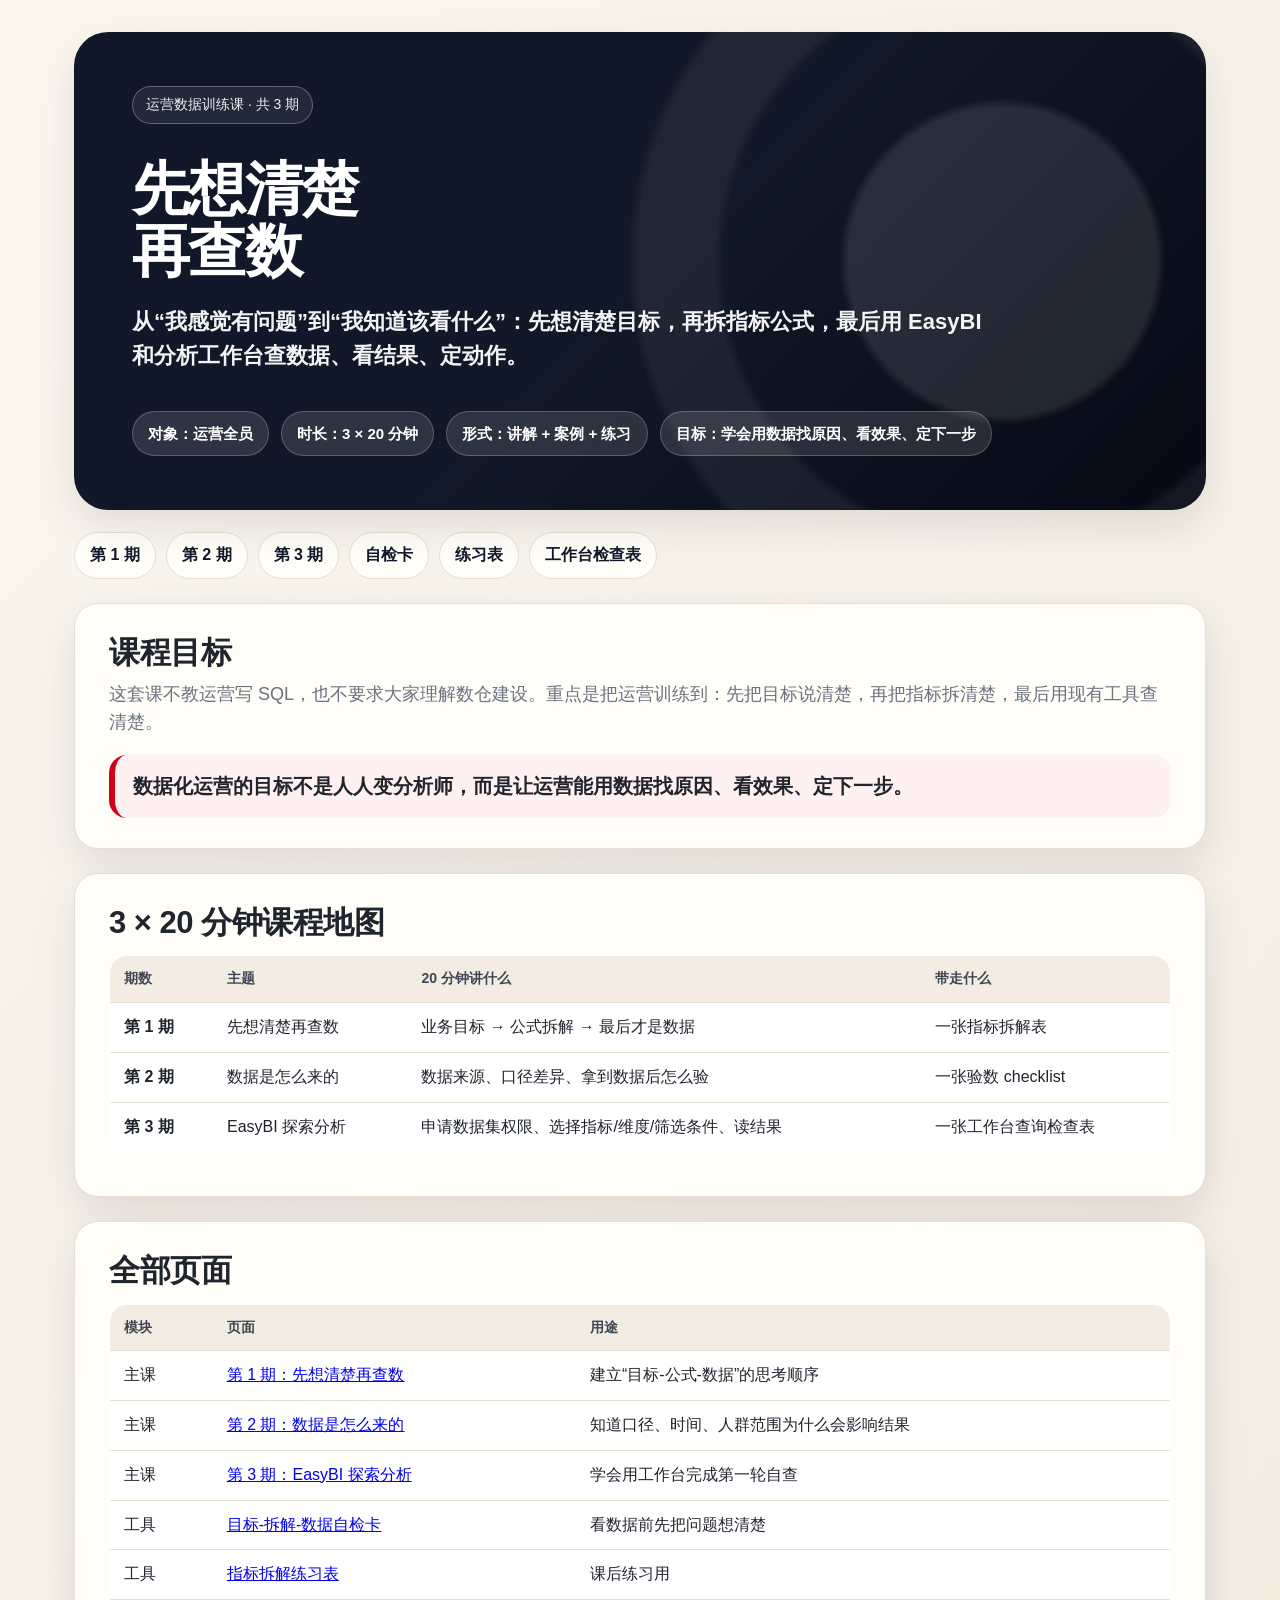
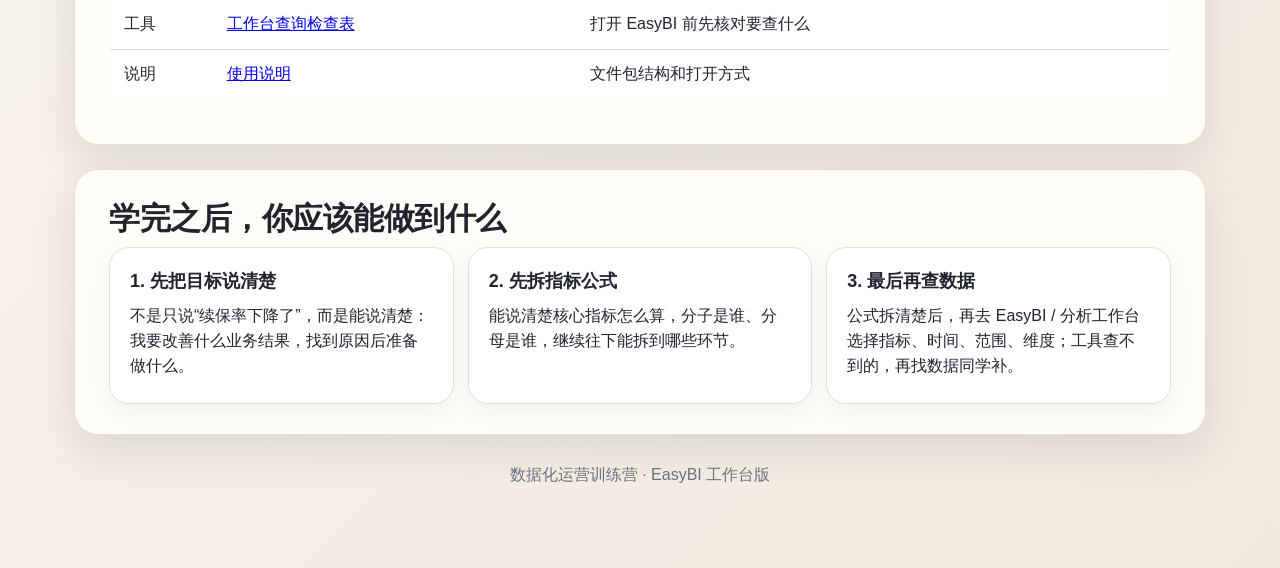
==== index.html @ 68896d59 "1 1" ====
<!doctype html><html lang="zh-CN"><head><meta charset="utf-8"><meta name="viewport" content="width=device-width,initial-scale=1"><title>数据化运营训练营 · 课程总入口</title><link rel="stylesheet" href="assets/style.css"></head><body><main class="deck">
<section class="hero"><span class="eyebrow">运营数据训练课 · 共 3 期</span><h1>先想清楚<br>再查数</h1><p>从“我感觉有问题”到“我知道该看什么”：先想清楚目标，再拆指标公式，最后用 EasyBI 和分析工作台查数据、看结果、定动作。</p><div class="meta"><span class="chip">对象：运营全员</span><span class="chip">时长：3 × 20 分钟</span><span class="chip">形式：讲解 + 案例 + 练习</span><span class="chip">目标：学会用数据找原因、看效果、定下一步</span></div></section>
<nav class="nav"><a href="01_先想清楚再查数_20分钟版.html">第 1 期</a><a href="02_数据是怎么来的_20分钟版.html">第 2 期</a><a href="03_EasyBI探索分析_20分钟版.html">第 3 期</a><a href="templates/目标-拆解-数据自检卡.html">自检卡</a><a href="templates/指标拆解练习表.html">练习表</a><a href="templates/工作台查询检查表.html">工作台检查表</a></nav>

<section class="section"><h2>课程目标</h2><p class="lead">这套课不教运营写 SQL，也不要求大家理解数仓建设。重点是把运营训练到：先把目标说清楚，再把指标拆清楚，最后用现有工具查清楚。</p><div class="takeaway">数据化运营的目标不是人人变分析师，而是让运营能用数据找原因、看效果、定下一步。</div></section>
<section class="section"><h2>3 × 20 分钟课程地图</h2><table><thead><tr><th>期数</th><th>主题</th><th>20 分钟讲什么</th><th>带走什么</th></tr></thead><tbody><tr><td><b>第 1 期</b></td><td>先想清楚再查数</td><td>业务目标 → 公式拆解 → 最后才是数据</td><td>一张指标拆解表</td></tr><tr><td><b>第 2 期</b></td><td>数据是怎么来的</td><td>数据来源、口径差异、拿到数据后怎么验</td><td>一张验数 checklist</td></tr><tr><td><b>第 3 期</b></td><td>EasyBI 探索分析</td><td>申请数据集权限、选择指标/维度/筛选条件、读结果</td><td>一张工作台查询检查表</td></tr></tbody></table></section>
<section class="section"><h2>全部页面</h2><table><thead><tr><th>模块</th><th>页面</th><th>用途</th></tr></thead><tbody><tr><td>主课</td><td><a href="01_先想清楚再查数_20分钟版.html">第 1 期：先想清楚再查数</a></td><td>建立“目标-公式-数据”的思考顺序</td></tr><tr><td>主课</td><td><a href="02_数据是怎么来的_20分钟版.html">第 2 期：数据是怎么来的</a></td><td>知道口径、时间、人群范围为什么会影响结果</td></tr><tr><td>主课</td><td><a href="03_EasyBI探索分析_20分钟版.html">第 3 期：EasyBI 探索分析</a></td><td>学会用工作台完成第一轮自查</td></tr><tr><td>工具</td><td><a href="templates/目标-拆解-数据自检卡.html">目标-拆解-数据自检卡</a></td><td>看数据前先把问题想清楚</td></tr><tr><td>工具</td><td><a href="templates/指标拆解练习表.html">指标拆解练习表</a></td><td>课后练习用</td></tr><tr><td>工具</td><td><a href="templates/工作台查询检查表.html">工作台查询检查表</a></td><td>打开 EasyBI 前先核对要查什么</td></tr><tr><td>说明</td><td><a href="README.html">使用说明</a></td><td>文件包结构和打开方式</td></tr></tbody></table></section>
<section class="section"><h2>学完之后，你应该能做到什么</h2><div class="grid three"><div class="card"><h4>1. 先把目标说清楚</h4><p>不是只说“续保率下降了”，而是能说清楚：我要改善什么业务结果，找到原因后准备做什么。</p></div><div class="card"><h4>2. 先拆指标公式</h4><p>能说清楚核心指标怎么算，分子是谁、分母是谁，继续往下能拆到哪些环节。</p></div><div class="card"><h4>3. 最后再查数据</h4><p>公式拆清楚后，再去 EasyBI / 分析工作台选择指标、时间、范围、维度；工具查不到的，再找数据同学补。</p></div></div></section>
<footer class="footer">数据化运营训练营 · EasyBI 工作台版</footer></main></body></html>
---- assets/style.css ----
:root{--bg:#f7f3ec;--paper:#fffdf8;--ink:#20242d;--muted:#6b7280;--line:#e7ded1;--red:#d0021b;--red2:#fff0f1;--blue:#101827;--blue2:#18243a;--gold:#b9863b;--green:#14614a;--shadow:0 16px 42px rgba(16,24,39,.10);--radius:24px}
*{box-sizing:border-box} html,body,main,section,div,p,h1,h2,h3,h4,span,td,th,a,li,pre,code{user-select:text;-webkit-user-select:text} html{scroll-behavior:smooth}body{margin:0;background:linear-gradient(135deg,#fbf7ef,#f1eadf);color:var(--ink);font-family:-apple-system,BlinkMacSystemFont,"Segoe UI","PingFang SC","Hiragino Sans GB","Microsoft YaHei",Arial,sans-serif;line-height:1.55}.deck{max-width:1180px;margin:0 auto;padding:32px 24px 80px}.hero{min-height:430px;border-radius:34px;background:linear-gradient(135deg,#0f172a 0%,#111827 52%,#060914 100%);color:#fff;padding:54px 58px;box-shadow:var(--shadow);position:relative;overflow:hidden}.hero:before{content:"";position:absolute;inset:0;background:radial-gradient(circle at 82% 48%,rgba(255,255,255,.10) 0 16%,transparent 17%),radial-gradient(circle at 82% 48%,transparent 0 29%,rgba(255,255,255,.06) 30% 38%,transparent 39%);pointer-events:none}.hero>*{position:relative;z-index:1}.eyebrow{display:inline-flex;gap:8px;align-items:center;padding:7px 13px;border:1px solid rgba(255,255,255,.28);border-radius:999px;font-size:14px;color:rgba(255,255,255,.92);background:rgba(255,255,255,.08)}.hero h1{font-size:58px;line-height:1.08;margin:34px 0 18px;letter-spacing:-1.6px;font-weight:900}.hero p{font-size:22px;max-width:860px;color:rgba(255,255,255,.95);font-weight:700}.meta{display:flex;flex-wrap:wrap;gap:12px;margin-top:38px}.chip{padding:10px 15px;border-radius:999px;background:rgba(255,255,255,.12);border:1px solid rgba(255,255,255,.22);font-size:15px;font-weight:700;color:#fff}.nav{margin:22px 0 0;display:flex;flex-wrap:wrap;gap:10px}.nav a{text-decoration:none;color:#111827;background:var(--paper);border:1px solid var(--line);border-radius:999px;padding:10px 15px;font-weight:800}.section{margin-top:24px;background:var(--paper);border:1px solid var(--line);border-radius:var(--radius);padding:30px 34px;box-shadow:var(--shadow)}.section h2{font-size:31px;line-height:1.2;margin:0 0 10px;letter-spacing:-.5px}.section h3{font-size:22px;margin:24px 0 10px}.lead{font-size:18px;color:var(--muted);margin:0 0 18px}.takeaway{border-left:6px solid var(--red);background:var(--red2);padding:16px 18px;border-radius:18px;margin:18px 0 0;font-size:20px;font-weight:900}.grid{display:grid;gap:14px}.grid.two{grid-template-columns:repeat(2,minmax(0,1fr))}.grid.three{grid-template-columns:repeat(3,minmax(0,1fr))}.grid.four{grid-template-columns:repeat(4,minmax(0,1fr))}.card{background:#fff;border:1px solid var(--line);border-radius:20px;padding:20px;box-shadow:0 8px 22px rgba(16,24,39,.05)}.card h4{margin:0 0 8px;font-size:18px}.card p{margin:.3em 0}.num{display:inline-grid;place-items:center;width:32px;height:32px;border-radius:11px;background:var(--blue);color:white;font-weight:900;margin-right:8px}.tag{display:inline-block;background:#f1ece3;color:#514739;border-radius:999px;padding:4px 10px;font-size:12px;font-weight:800}.compare{display:grid;grid-template-columns:1fr 1fr;gap:16px}.bad,.good{border-radius:20px;padding:20px;border:1px solid var(--line)}.bad{background:#fff5f2}.good{background:#effaf5}.bad h4{color:#9f2b18}.good h4{color:#136448}table{width:100%;border-collapse:collapse;margin:14px 0;background:#fff;border-radius:18px;overflow:hidden;border:1px solid var(--line)}th,td{padding:12px 14px;border-bottom:1px solid var(--line);text-align:left;vertical-align:top}th{background:#f2ece3;font-size:14px;color:#3f4653}tr:last-child td{border-bottom:0}.mini{font-size:13px;color:var(--muted)}.code{background:#101522;color:#f6f3ee;border-radius:18px;padding:18px;overflow:auto;font-family:ui-monospace,SFMono-Regular,Menlo,Consolas,monospace;font-size:14px;line-height:1.65}.kbd{font-family:ui-monospace,SFMono-Regular,Menlo,Consolas,monospace;background:#f1eee8;border:1px solid var(--line);padding:2px 7px;border-radius:7px;font-weight:800}.print-note{margin-top:16px;padding:13px 16px;border-radius:16px;background:#fff7e8;color:#6e4a14;font-weight:700}.footer{margin-top:28px;text-align:center;color:var(--muted)}
@media(max-width:760px){.deck{padding:16px 12px 56px}.hero{padding:32px 24px;min-height:auto}.hero h1{font-size:42px}.hero p{font-size:18px}.section{padding:22px}.section h2{font-size:26px}.grid.two,.grid.three,.grid.four,.compare{grid-template-columns:1fr}table{font-size:13px}th,td{padding:10px}}
@media print{body{background:#fff}.deck{max-width:none;padding:0}.nav{display:none}.section,.hero{box-shadow:none;break-inside:avoid}.section,.hero{page-break-after:always}}
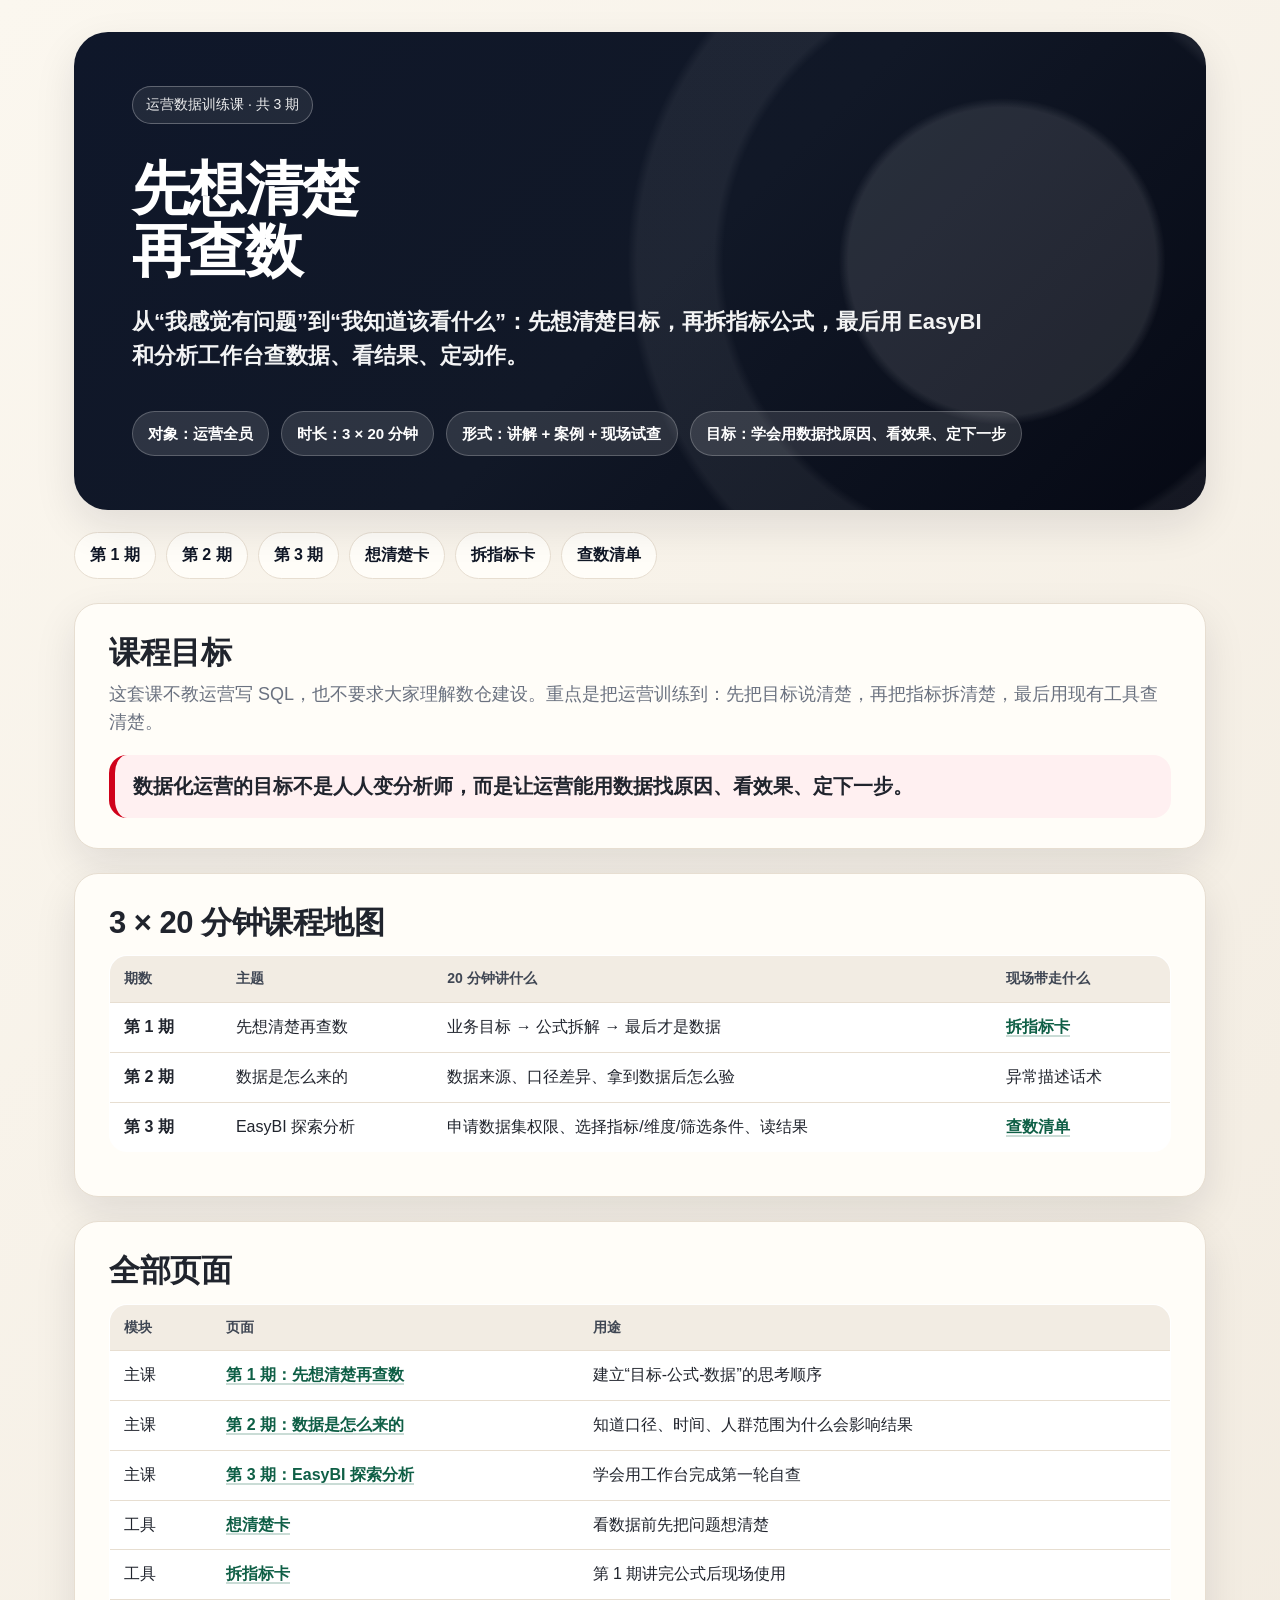
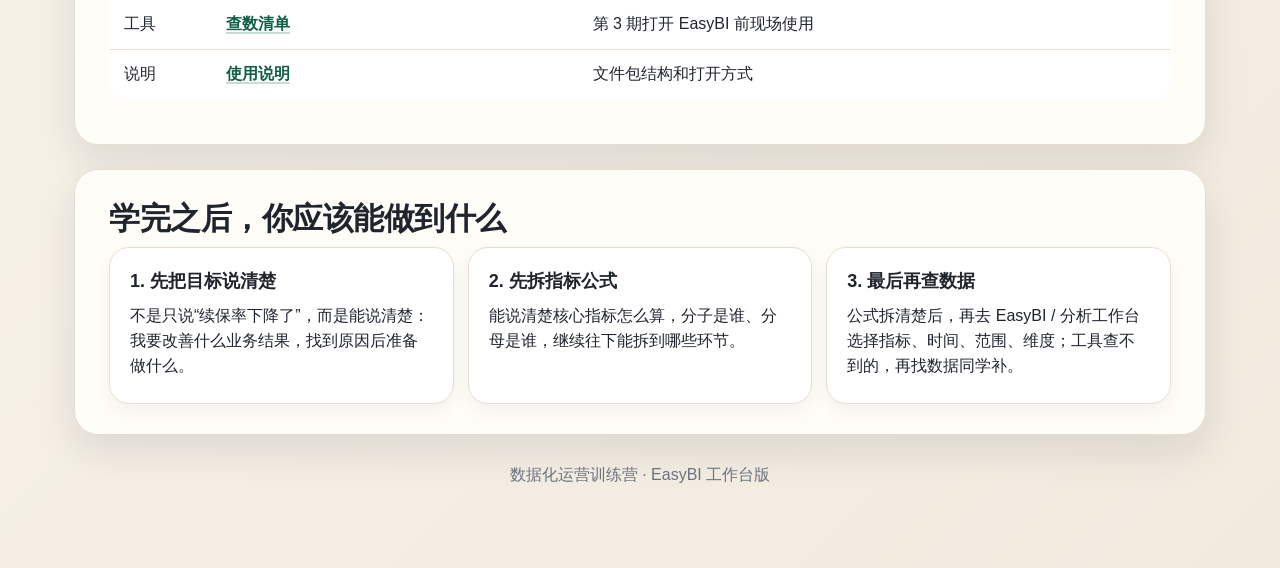
==== commit 6304f517: "111" ====
--- a/index.html
+++ b/index.html
@@ -1,9 +1,78 @@
-<!doctype html><html lang="zh-CN"><head><meta charset="utf-8"><meta name="viewport" content="width=device-width,initial-scale=1"><title>数据化运营训练营 · 课程总入口</title><link rel="stylesheet" href="assets/style.css"></head><body><main class="deck">
-<section class="hero"><span class="eyebrow">运营数据训练课 · 共 3 期</span><h1>先想清楚<br>再查数</h1><p>从“我感觉有问题”到“我知道该看什么”：先想清楚目标，再拆指标公式，最后用 EasyBI 和分析工作台查数据、看结果、定动作。</p><div class="meta"><span class="chip">对象：运营全员</span><span class="chip">时长：3 × 20 分钟</span><span class="chip">形式：讲解 + 案例 + 练习</span><span class="chip">目标：学会用数据找原因、看效果、定下一步</span></div></section>
-<nav class="nav"><a href="01_先想清楚再查数_20分钟版.html">第 1 期</a><a href="02_数据是怎么来的_20分钟版.html">第 2 期</a><a href="03_EasyBI探索分析_20分钟版.html">第 3 期</a><a href="templates/目标-拆解-数据自检卡.html">自检卡</a><a href="templates/指标拆解练习表.html">练习表</a><a href="templates/工作台查询检查表.html">工作台检查表</a></nav>
+<!doctype html>
+<html lang="zh-CN">
+<head>
+  <meta charset="utf-8">
+  <meta name="viewport" content="width=device-width,initial-scale=1">
+  <title>数据化运营训练营 · 课程总入口</title>
+  <link rel="stylesheet" href="assets/style.css">
+</head>
+<body>
+<main class="deck">
+  <section class="hero">
+    <span class="eyebrow">运营数据训练课 · 共 3 期</span>
+    <h1>先想清楚<br>再查数</h1>
+    <p>从“我感觉有问题”到“我知道该看什么”：先想清楚目标，再拆指标公式，最后用 EasyBI 和分析工作台查数据、看结果、定动作。</p>
+    <div class="meta">
+      <span class="chip">对象：运营全员</span>
+      <span class="chip">时长：3 × 20 分钟</span>
+      <span class="chip">形式：讲解 + 案例 + 现场试查</span>
+      <span class="chip">目标：学会用数据找原因、看效果、定下一步</span>
+    </div>
+  </section>
 
-<section class="section"><h2>课程目标</h2><p class="lead">这套课不教运营写 SQL，也不要求大家理解数仓建设。重点是把运营训练到：先把目标说清楚，再把指标拆清楚，最后用现有工具查清楚。</p><div class="takeaway">数据化运营的目标不是人人变分析师，而是让运营能用数据找原因、看效果、定下一步。</div></section>
-<section class="section"><h2>3 × 20 分钟课程地图</h2><table><thead><tr><th>期数</th><th>主题</th><th>20 分钟讲什么</th><th>带走什么</th></tr></thead><tbody><tr><td><b>第 1 期</b></td><td>先想清楚再查数</td><td>业务目标 → 公式拆解 → 最后才是数据</td><td>一张指标拆解表</td></tr><tr><td><b>第 2 期</b></td><td>数据是怎么来的</td><td>数据来源、口径差异、拿到数据后怎么验</td><td>一张验数 checklist</td></tr><tr><td><b>第 3 期</b></td><td>EasyBI 探索分析</td><td>申请数据集权限、选择指标/维度/筛选条件、读结果</td><td>一张工作台查询检查表</td></tr></tbody></table></section>
-<section class="section"><h2>全部页面</h2><table><thead><tr><th>模块</th><th>页面</th><th>用途</th></tr></thead><tbody><tr><td>主课</td><td><a href="01_先想清楚再查数_20分钟版.html">第 1 期：先想清楚再查数</a></td><td>建立“目标-公式-数据”的思考顺序</td></tr><tr><td>主课</td><td><a href="02_数据是怎么来的_20分钟版.html">第 2 期：数据是怎么来的</a></td><td>知道口径、时间、人群范围为什么会影响结果</td></tr><tr><td>主课</td><td><a href="03_EasyBI探索分析_20分钟版.html">第 3 期：EasyBI 探索分析</a></td><td>学会用工作台完成第一轮自查</td></tr><tr><td>工具</td><td><a href="templates/目标-拆解-数据自检卡.html">目标-拆解-数据自检卡</a></td><td>看数据前先把问题想清楚</td></tr><tr><td>工具</td><td><a href="templates/指标拆解练习表.html">指标拆解练习表</a></td><td>课后练习用</td></tr><tr><td>工具</td><td><a href="templates/工作台查询检查表.html">工作台查询检查表</a></td><td>打开 EasyBI 前先核对要查什么</td></tr><tr><td>说明</td><td><a href="README.html">使用说明</a></td><td>文件包结构和打开方式</td></tr></tbody></table></section>
-<section class="section"><h2>学完之后，你应该能做到什么</h2><div class="grid three"><div class="card"><h4>1. 先把目标说清楚</h4><p>不是只说“续保率下降了”，而是能说清楚：我要改善什么业务结果，找到原因后准备做什么。</p></div><div class="card"><h4>2. 先拆指标公式</h4><p>能说清楚核心指标怎么算，分子是谁、分母是谁，继续往下能拆到哪些环节。</p></div><div class="card"><h4>3. 最后再查数据</h4><p>公式拆清楚后，再去 EasyBI / 分析工作台选择指标、时间、范围、维度；工具查不到的，再找数据同学补。</p></div></div></section>
-<footer class="footer">数据化运营训练营 · EasyBI 工作台版</footer></main></body></html>+  <nav class="nav">
+    <a href="01_先想清楚再查数_20分钟版.html">第 1 期</a>
+    <a href="02_数据是怎么来的_20分钟版.html">第 2 期</a>
+    <a href="03_EasyBI探索分析_20分钟版.html">第 3 期</a>
+    <a href="templates/目标-拆解-数据自检卡.html">想清楚卡</a>
+    <a href="templates/指标拆解练习表.html">拆指标卡</a>
+    <a href="templates/工作台查询检查表.html">查数清单</a>
+  </nav>
+
+  <section class="section">
+    <h2>课程目标</h2>
+    <p class="lead">这套课不教运营写 SQL，也不要求大家理解数仓建设。重点是把运营训练到：先把目标说清楚，再把指标拆清楚，最后用现有工具查清楚。</p>
+    <div class="takeaway">数据化运营的目标不是人人变分析师，而是让运营能用数据找原因、看效果、定下一步。</div>
+  </section>
+
+  <section class="section">
+    <h2>3 × 20 分钟课程地图</h2>
+    <table>
+      <thead><tr><th>期数</th><th>主题</th><th>20 分钟讲什么</th><th>现场带走什么</th></tr></thead>
+      <tbody>
+        <tr><td><b>第 1 期</b></td><td>先想清楚再查数</td><td>业务目标 → 公式拆解 → 最后才是数据</td><td><a href="templates/指标拆解练习表.html">拆指标卡</a></td></tr>
+        <tr><td><b>第 2 期</b></td><td>数据是怎么来的</td><td>数据来源、口径差异、拿到数据后怎么验</td><td>异常描述话术</td></tr>
+        <tr><td><b>第 3 期</b></td><td>EasyBI 探索分析</td><td>申请数据集权限、选择指标/维度/筛选条件、读结果</td><td><a href="templates/工作台查询检查表.html">查数清单</a></td></tr>
+      </tbody>
+    </table>
+  </section>
+
+  <section class="section">
+    <h2>全部页面</h2>
+    <table>
+      <thead><tr><th>模块</th><th>页面</th><th>用途</th></tr></thead>
+      <tbody>
+        <tr><td>主课</td><td><a href="01_先想清楚再查数_20分钟版.html">第 1 期：先想清楚再查数</a></td><td>建立“目标-公式-数据”的思考顺序</td></tr>
+        <tr><td>主课</td><td><a href="02_数据是怎么来的_20分钟版.html">第 2 期：数据是怎么来的</a></td><td>知道口径、时间、人群范围为什么会影响结果</td></tr>
+        <tr><td>主课</td><td><a href="03_EasyBI探索分析_20分钟版.html">第 3 期：EasyBI 探索分析</a></td><td>学会用工作台完成第一轮自查</td></tr>
+        <tr><td>工具</td><td><a href="templates/目标-拆解-数据自检卡.html">想清楚卡</a></td><td>看数据前先把问题想清楚</td></tr>
+        <tr><td>工具</td><td><a href="templates/指标拆解练习表.html">拆指标卡</a></td><td>第 1 期讲完公式后现场使用</td></tr>
+        <tr><td>工具</td><td><a href="templates/工作台查询检查表.html">查数清单</a></td><td>第 3 期打开 EasyBI 前现场使用</td></tr>
+        <tr><td>说明</td><td><a href="README.html">使用说明</a></td><td>文件包结构和打开方式</td></tr>
+      </tbody>
+    </table>
+  </section>
+
+  <section class="section">
+    <h2>学完之后，你应该能做到什么</h2>
+    <div class="grid three">
+      <div class="card"><h4>1. 先把目标说清楚</h4><p>不是只说“续保率下降了”，而是能说清楚：我要改善什么业务结果，找到原因后准备做什么。</p></div>
+      <div class="card"><h4>2. 先拆指标公式</h4><p>能说清楚核心指标怎么算，分子是谁、分母是谁，继续往下能拆到哪些环节。</p></div>
+      <div class="card"><h4>3. 最后再查数据</h4><p>公式拆清楚后，再去 EasyBI / 分析工作台选择指标、时间、范围、维度；工具查不到的，再找数据同学补。</p></div>
+    </div>
+  </section>
+
+  <footer class="footer">数据化运营训练营 · EasyBI 工作台版</footer>
+</main>
+</body>
+</html>
--- a/assets/style.css
+++ b/assets/style.css
@@ -3,3 +3,8 @@
 *{box-sizing:border-box} html,body,main,section,div,p,h1,h2,h3,h4,span,td,th,a,li,pre,code{user-select:text;-webkit-user-select:text} html{scroll-behavior:smooth}body{margin:0;background:linear-gradient(135deg,#fbf7ef,#f1eadf);color:var(--ink);font-family:-apple-system,BlinkMacSystemFont,"Segoe UI","PingFang SC","Hiragino Sans GB","Microsoft YaHei",Arial,sans-serif;line-height:1.55}.deck{max-width:1180px;margin:0 auto;padding:32px 24px 80px}.hero{min-height:430px;border-radius:34px;background:linear-gradient(135deg,#0f172a 0%,#111827 52%,#060914 100%);color:#fff;padding:54px 58px;box-shadow:var(--shadow);position:relative;overflow:hidden}.hero:before{content:"";position:absolute;inset:0;background:radial-gradient(circle at 82% 48%,rgba(255,255,255,.10) 0 16%,transparent 17%),radial-gradient(circle at 82% 48%,transparent 0 29%,rgba(255,255,255,.06) 30% 38%,transparent 39%);pointer-events:none}.hero>*{position:relative;z-index:1}.eyebrow{display:inline-flex;gap:8px;align-items:center;padding:7px 13px;border:1px solid rgba(255,255,255,.28);border-radius:999px;font-size:14px;color:rgba(255,255,255,.92);background:rgba(255,255,255,.08)}.hero h1{font-size:58px;line-height:1.08;margin:34px 0 18px;letter-spacing:-1.6px;font-weight:900}.hero p{font-size:22px;max-width:860px;color:rgba(255,255,255,.95);font-weight:700}.meta{display:flex;flex-wrap:wrap;gap:12px;margin-top:38px}.chip{padding:10px 15px;border-radius:999px;background:rgba(255,255,255,.12);border:1px solid rgba(255,255,255,.22);font-size:15px;font-weight:700;color:#fff}.nav{margin:22px 0 0;display:flex;flex-wrap:wrap;gap:10px}.nav a{text-decoration:none;color:#111827;background:var(--paper);border:1px solid var(--line);border-radius:999px;padding:10px 15px;font-weight:800}.section{margin-top:24px;background:var(--paper);border:1px solid var(--line);border-radius:var(--radius);padding:30px 34px;box-shadow:var(--shadow)}.section h2{font-size:31px;line-height:1.2;margin:0 0 10px;letter-spacing:-.5px}.section h3{font-size:22px;margin:24px 0 10px}.lead{font-size:18px;color:var(--muted);margin:0 0 18px}.takeaway{border-left:6px solid var(--red);background:var(--red2);padding:16px 18px;border-radius:18px;margin:18px 0 0;font-size:20px;font-weight:900}.grid{display:grid;gap:14px}.grid.two{grid-template-columns:repeat(2,minmax(0,1fr))}.grid.three{grid-template-columns:repeat(3,minmax(0,1fr))}.grid.four{grid-template-columns:repeat(4,minmax(0,1fr))}.card{background:#fff;border:1px solid var(--line);border-radius:20px;padding:20px;box-shadow:0 8px 22px rgba(16,24,39,.05)}.card h4{margin:0 0 8px;font-size:18px}.card p{margin:.3em 0}.num{display:inline-grid;place-items:center;width:32px;height:32px;border-radius:11px;background:var(--blue);color:white;font-weight:900;margin-right:8px}.tag{display:inline-block;background:#f1ece3;color:#514739;border-radius:999px;padding:4px 10px;font-size:12px;font-weight:800}.compare{display:grid;grid-template-columns:1fr 1fr;gap:16px}.bad,.good{border-radius:20px;padding:20px;border:1px solid var(--line)}.bad{background:#fff5f2}.good{background:#effaf5}.bad h4{color:#9f2b18}.good h4{color:#136448}table{width:100%;border-collapse:collapse;margin:14px 0;background:#fff;border-radius:18px;overflow:hidden;border:1px solid var(--line)}th,td{padding:12px 14px;border-bottom:1px solid var(--line);text-align:left;vertical-align:top}th{background:#f2ece3;font-size:14px;color:#3f4653}tr:last-child td{border-bottom:0}.mini{font-size:13px;color:var(--muted)}.code{background:#101522;color:#f6f3ee;border-radius:18px;padding:18px;overflow:auto;font-family:ui-monospace,SFMono-Regular,Menlo,Consolas,monospace;font-size:14px;line-height:1.65}.kbd{font-family:ui-monospace,SFMono-Regular,Menlo,Consolas,monospace;background:#f1eee8;border:1px solid var(--line);padding:2px 7px;border-radius:7px;font-weight:800}.print-note{margin-top:16px;padding:13px 16px;border-radius:16px;background:#fff7e8;color:#6e4a14;font-weight:700}.footer{margin-top:28px;text-align:center;color:var(--muted)}
 @media(max-width:760px){.deck{padding:16px 12px 56px}.hero{padding:32px 24px;min-height:auto}.hero h1{font-size:42px}.hero p{font-size:18px}.section{padding:22px}.section h2{font-size:26px}.grid.two,.grid.three,.grid.four,.compare{grid-template-columns:1fr}table{font-size:13px}th,td{padding:10px}}
 @media print{body{background:#fff}.deck{max-width:none;padding:0}.nav{display:none}.section,.hero{box-shadow:none;break-inside:avoid}.section,.hero{page-break-after:always}}
+
+a.card{display:block;color:inherit;text-decoration:none}
+a.card:hover{border-color:#d5c3aa;box-shadow:0 12px 28px rgba(16,24,39,.10)}
+.section a:not(.card), table a, .plain-link{color:#0f5f46;text-decoration:none;font-weight:900;border-bottom:2px solid rgba(15,95,70,.22)}
+.section a:not(.card):hover, table a:hover, .plain-link:hover{border-bottom-color:rgba(15,95,70,.55)}
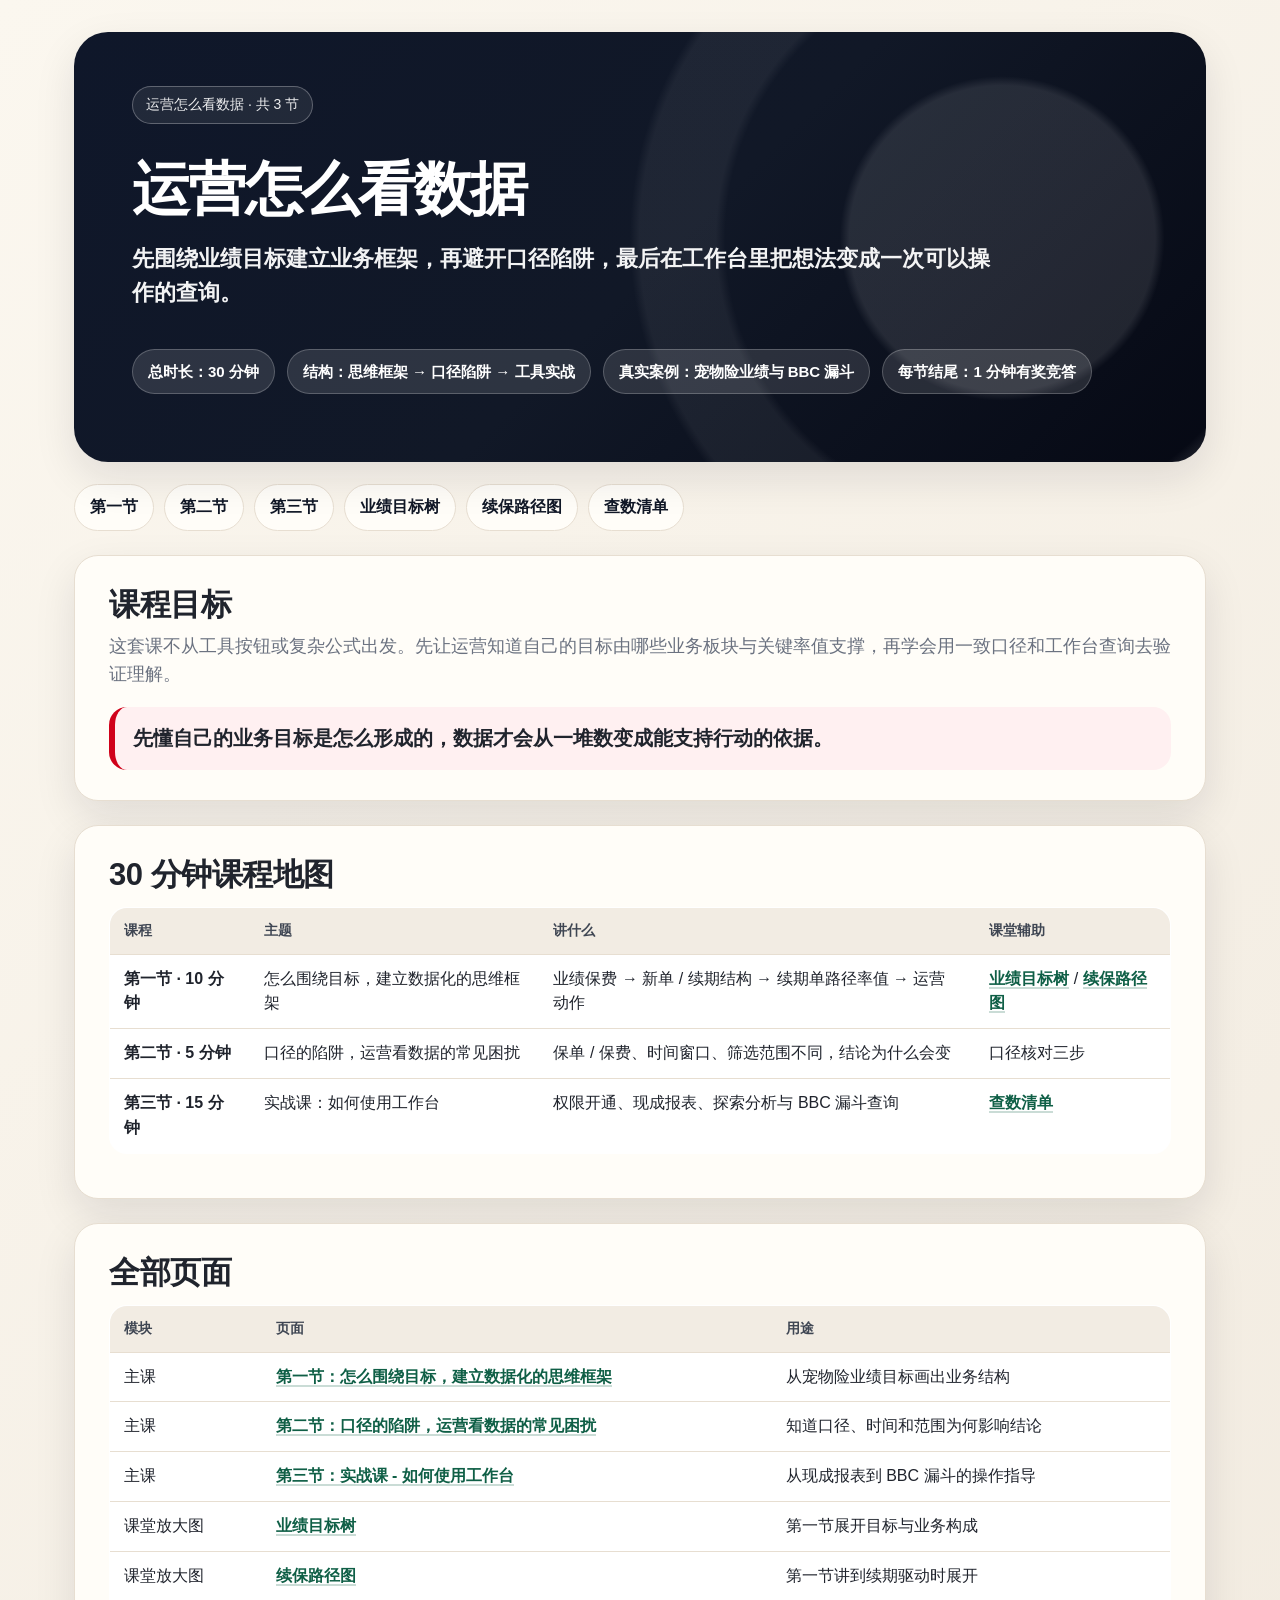
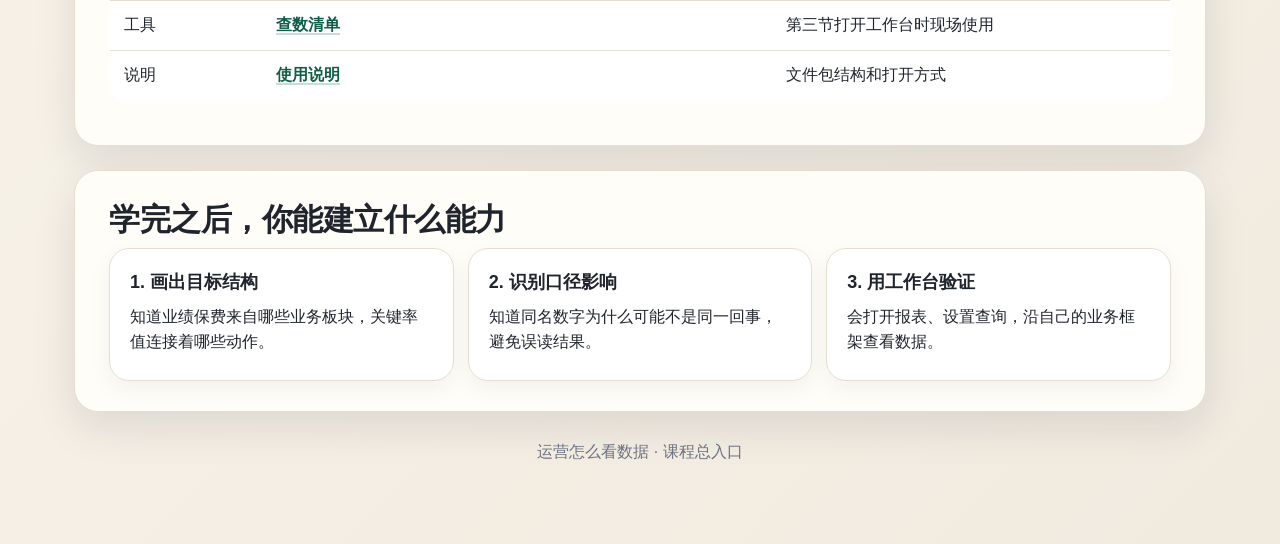
==== commit 86b82471: "整体优化 1" ====
--- a/index.html
+++ b/index.html
@@ -3,46 +3,46 @@
 <head>
   <meta charset="utf-8">
   <meta name="viewport" content="width=device-width,initial-scale=1">
-  <title>数据化运营训练营 · 课程总入口</title>
+  <title>运营怎么看数据 · 课程总入口</title>
   <link rel="stylesheet" href="assets/style.css">
 </head>
 <body>
 <main class="deck">
   <section class="hero">
-    <span class="eyebrow">运营数据训练课 · 共 3 期</span>
-    <h1>先想清楚<br>再查数</h1>
-    <p>从“我感觉有问题”到“我知道该看什么”：先想清楚目标，再拆指标公式，最后用 EasyBI 和分析工作台查数据、看结果、定动作。</p>
+    <span class="eyebrow">运营怎么看数据 · 共 3 节</span>
+    <h1>运营怎么看数据</h1>
+    <p>先围绕业绩目标建立业务框架，再避开口径陷阱，最后在工作台里把想法变成一次可以操作的查询。</p>
     <div class="meta">
-      <span class="chip">对象：运营全员</span>
-      <span class="chip">时长：3 × 20 分钟</span>
-      <span class="chip">形式：讲解 + 案例 + 现场试查</span>
-      <span class="chip">目标：学会用数据找原因、看效果、定下一步</span>
+      <span class="chip">总时长：30 分钟</span>
+      <span class="chip">结构：思维框架 → 口径陷阱 → 工具实战</span>
+      <span class="chip">真实案例：宠物险业绩与 BBC 漏斗</span>
+      <span class="chip">每节结尾：1 分钟有奖竞答</span>
     </div>
   </section>
 
   <nav class="nav">
-    <a href="01_先想清楚再查数_20分钟版.html">第 1 期</a>
-    <a href="02_数据是怎么来的_20分钟版.html">第 2 期</a>
-    <a href="03_EasyBI探索分析_20分钟版.html">第 3 期</a>
-    <a href="templates/目标-拆解-数据自检卡.html">想清楚卡</a>
-    <a href="templates/指标拆解练习表.html">拆指标卡</a>
+    <a href="01_先想清楚再查数_20分钟版.html">第一节</a>
+    <a href="02_数据是怎么来的_20分钟版.html">第二节</a>
+    <a href="03_EasyBI探索分析_20分钟版.html">第三节</a>
+    <a href="templates/目标-拆解-数据自检卡.html">业绩目标树</a>
+    <a href="templates/指标拆解练习表.html">续保路径图</a>
     <a href="templates/工作台查询检查表.html">查数清单</a>
   </nav>
 
   <section class="section">
     <h2>课程目标</h2>
-    <p class="lead">这套课不教运营写 SQL，也不要求大家理解数仓建设。重点是把运营训练到：先把目标说清楚，再把指标拆清楚，最后用现有工具查清楚。</p>
-    <div class="takeaway">数据化运营的目标不是人人变分析师，而是让运营能用数据找原因、看效果、定下一步。</div>
+    <p class="lead">这套课不从工具按钮或复杂公式出发。先让运营知道自己的目标由哪些业务板块与关键率值支撑，再学会用一致口径和工作台查询去验证理解。</p>
+    <div class="takeaway">先懂自己的业务目标是怎么形成的，数据才会从一堆数变成能支持行动的依据。</div>
   </section>
 
   <section class="section">
-    <h2>3 × 20 分钟课程地图</h2>
+    <h2>30 分钟课程地图</h2>
     <table>
-      <thead><tr><th>期数</th><th>主题</th><th>20 分钟讲什么</th><th>现场带走什么</th></tr></thead>
+      <thead><tr><th>课程</th><th>主题</th><th>讲什么</th><th>课堂辅助</th></tr></thead>
       <tbody>
-        <tr><td><b>第 1 期</b></td><td>先想清楚再查数</td><td>业务目标 → 公式拆解 → 最后才是数据</td><td><a href="templates/指标拆解练习表.html">拆指标卡</a></td></tr>
-        <tr><td><b>第 2 期</b></td><td>数据是怎么来的</td><td>数据来源、口径差异、拿到数据后怎么验</td><td>异常描述话术</td></tr>
-        <tr><td><b>第 3 期</b></td><td>EasyBI 探索分析</td><td>申请数据集权限、选择指标/维度/筛选条件、读结果</td><td><a href="templates/工作台查询检查表.html">查数清单</a></td></tr>
+        <tr><td><b>第一节 · 10 分钟</b></td><td>怎么围绕目标，建立数据化的思维框架</td><td>业绩保费 → 新单 / 续期结构 → 续期单路径率值 → 运营动作</td><td><a href="templates/目标-拆解-数据自检卡.html">业绩目标树</a> / <a href="templates/指标拆解练习表.html">续保路径图</a></td></tr>
+        <tr><td><b>第二节 · 5 分钟</b></td><td>口径的陷阱，运营看数据的常见困扰</td><td>保单 / 保费、时间窗口、筛选范围不同，结论为什么会变</td><td>口径核对三步</td></tr>
+        <tr><td><b>第三节 · 15 分钟</b></td><td>实战课：如何使用工作台</td><td>权限开通、现成报表、探索分析与 BBC 漏斗查询</td><td><a href="templates/工作台查询检查表.html">查数清单</a></td></tr>
       </tbody>
     </table>
   </section>
@@ -52,27 +52,27 @@
     <table>
       <thead><tr><th>模块</th><th>页面</th><th>用途</th></tr></thead>
       <tbody>
-        <tr><td>主课</td><td><a href="01_先想清楚再查数_20分钟版.html">第 1 期：先想清楚再查数</a></td><td>建立“目标-公式-数据”的思考顺序</td></tr>
-        <tr><td>主课</td><td><a href="02_数据是怎么来的_20分钟版.html">第 2 期：数据是怎么来的</a></td><td>知道口径、时间、人群范围为什么会影响结果</td></tr>
-        <tr><td>主课</td><td><a href="03_EasyBI探索分析_20分钟版.html">第 3 期：EasyBI 探索分析</a></td><td>学会用工作台完成第一轮自查</td></tr>
-        <tr><td>工具</td><td><a href="templates/目标-拆解-数据自检卡.html">想清楚卡</a></td><td>看数据前先把问题想清楚</td></tr>
-        <tr><td>工具</td><td><a href="templates/指标拆解练习表.html">拆指标卡</a></td><td>第 1 期讲完公式后现场使用</td></tr>
-        <tr><td>工具</td><td><a href="templates/工作台查询检查表.html">查数清单</a></td><td>第 3 期打开 EasyBI 前现场使用</td></tr>
+        <tr><td>主课</td><td><a href="01_先想清楚再查数_20分钟版.html">第一节：怎么围绕目标，建立数据化的思维框架</a></td><td>从宠物险业绩目标画出业务结构</td></tr>
+        <tr><td>主课</td><td><a href="02_数据是怎么来的_20分钟版.html">第二节：口径的陷阱，运营看数据的常见困扰</a></td><td>知道口径、时间和范围为何影响结论</td></tr>
+        <tr><td>主课</td><td><a href="03_EasyBI探索分析_20分钟版.html">第三节：实战课 - 如何使用工作台</a></td><td>从现成报表到 BBC 漏斗的操作指导</td></tr>
+        <tr><td>课堂放大图</td><td><a href="templates/目标-拆解-数据自检卡.html">业绩目标树</a></td><td>第一节展开目标与业务构成</td></tr>
+        <tr><td>课堂放大图</td><td><a href="templates/指标拆解练习表.html">续保路径图</a></td><td>第一节讲到续期驱动时展开</td></tr>
+        <tr><td>工具</td><td><a href="templates/工作台查询检查表.html">查数清单</a></td><td>第三节打开工作台时现场使用</td></tr>
         <tr><td>说明</td><td><a href="README.html">使用说明</a></td><td>文件包结构和打开方式</td></tr>
       </tbody>
     </table>
   </section>
 
   <section class="section">
-    <h2>学完之后，你应该能做到什么</h2>
+    <h2>学完之后，你能建立什么能力</h2>
     <div class="grid three">
-      <div class="card"><h4>1. 先把目标说清楚</h4><p>不是只说“续保率下降了”，而是能说清楚：我要改善什么业务结果，找到原因后准备做什么。</p></div>
-      <div class="card"><h4>2. 先拆指标公式</h4><p>能说清楚核心指标怎么算，分子是谁、分母是谁，继续往下能拆到哪些环节。</p></div>
-      <div class="card"><h4>3. 最后再查数据</h4><p>公式拆清楚后，再去 EasyBI / 分析工作台选择指标、时间、范围、维度；工具查不到的，再找数据同学补。</p></div>
+      <div class="card"><h4>1. 画出目标结构</h4><p>知道业绩保费来自哪些业务板块，关键率值连接着哪些动作。</p></div>
+      <div class="card"><h4>2. 识别口径影响</h4><p>知道同名数字为什么可能不是同一回事，避免误读结果。</p></div>
+      <div class="card"><h4>3. 用工作台验证</h4><p>会打开报表、设置查询，沿自己的业务框架查看数据。</p></div>
     </div>
   </section>
 
-  <footer class="footer">数据化运营训练营 · EasyBI 工作台版</footer>
+  <footer class="footer">运营怎么看数据 · 课程总入口</footer>
 </main>
 </body>
 </html>
--- a/assets/style.css
+++ b/assets/style.css
@@ -8,3 +8,13 @@
 a.card:hover{border-color:#d5c3aa;box-shadow:0 12px 28px rgba(16,24,39,.10)}
 .section a:not(.card), table a, .plain-link{color:#0f5f46;text-decoration:none;font-weight:900;border-bottom:2px solid rgba(15,95,70,.22)}
 .section a:not(.card):hover, table a:hover, .plain-link:hover{border-bottom-color:rgba(15,95,70,.55)}
+.qa{background:#101827;color:#fff}
+.qa h2,.qa .lead{color:#fff}.qa .lead{opacity:.82}
+.qa-question{font-size:24px;font-weight:900;margin:18px 0}
+.qa-options{display:grid;grid-template-columns:repeat(3,minmax(0,1fr));gap:12px;margin:16px 0}
+.qa-option{padding:14px 16px;border:1px solid rgba(255,255,255,.22);border-radius:16px;font-weight:800;background:rgba(255,255,255,.07)}
+.qa details{margin-top:16px;border-radius:16px;background:rgba(255,255,255,.10);padding:13px 16px}
+.qa summary{cursor:pointer;font-weight:900;color:#fff}
+.qa details p{margin:10px 0 0;color:rgba(255,255,255,.9);font-weight:700}
+.qa-reward{margin-top:16px;color:#ffe4a8;font-weight:900}
+@media(max-width:760px){.qa-options{grid-template-columns:1fr}.qa-question{font-size:20px}}
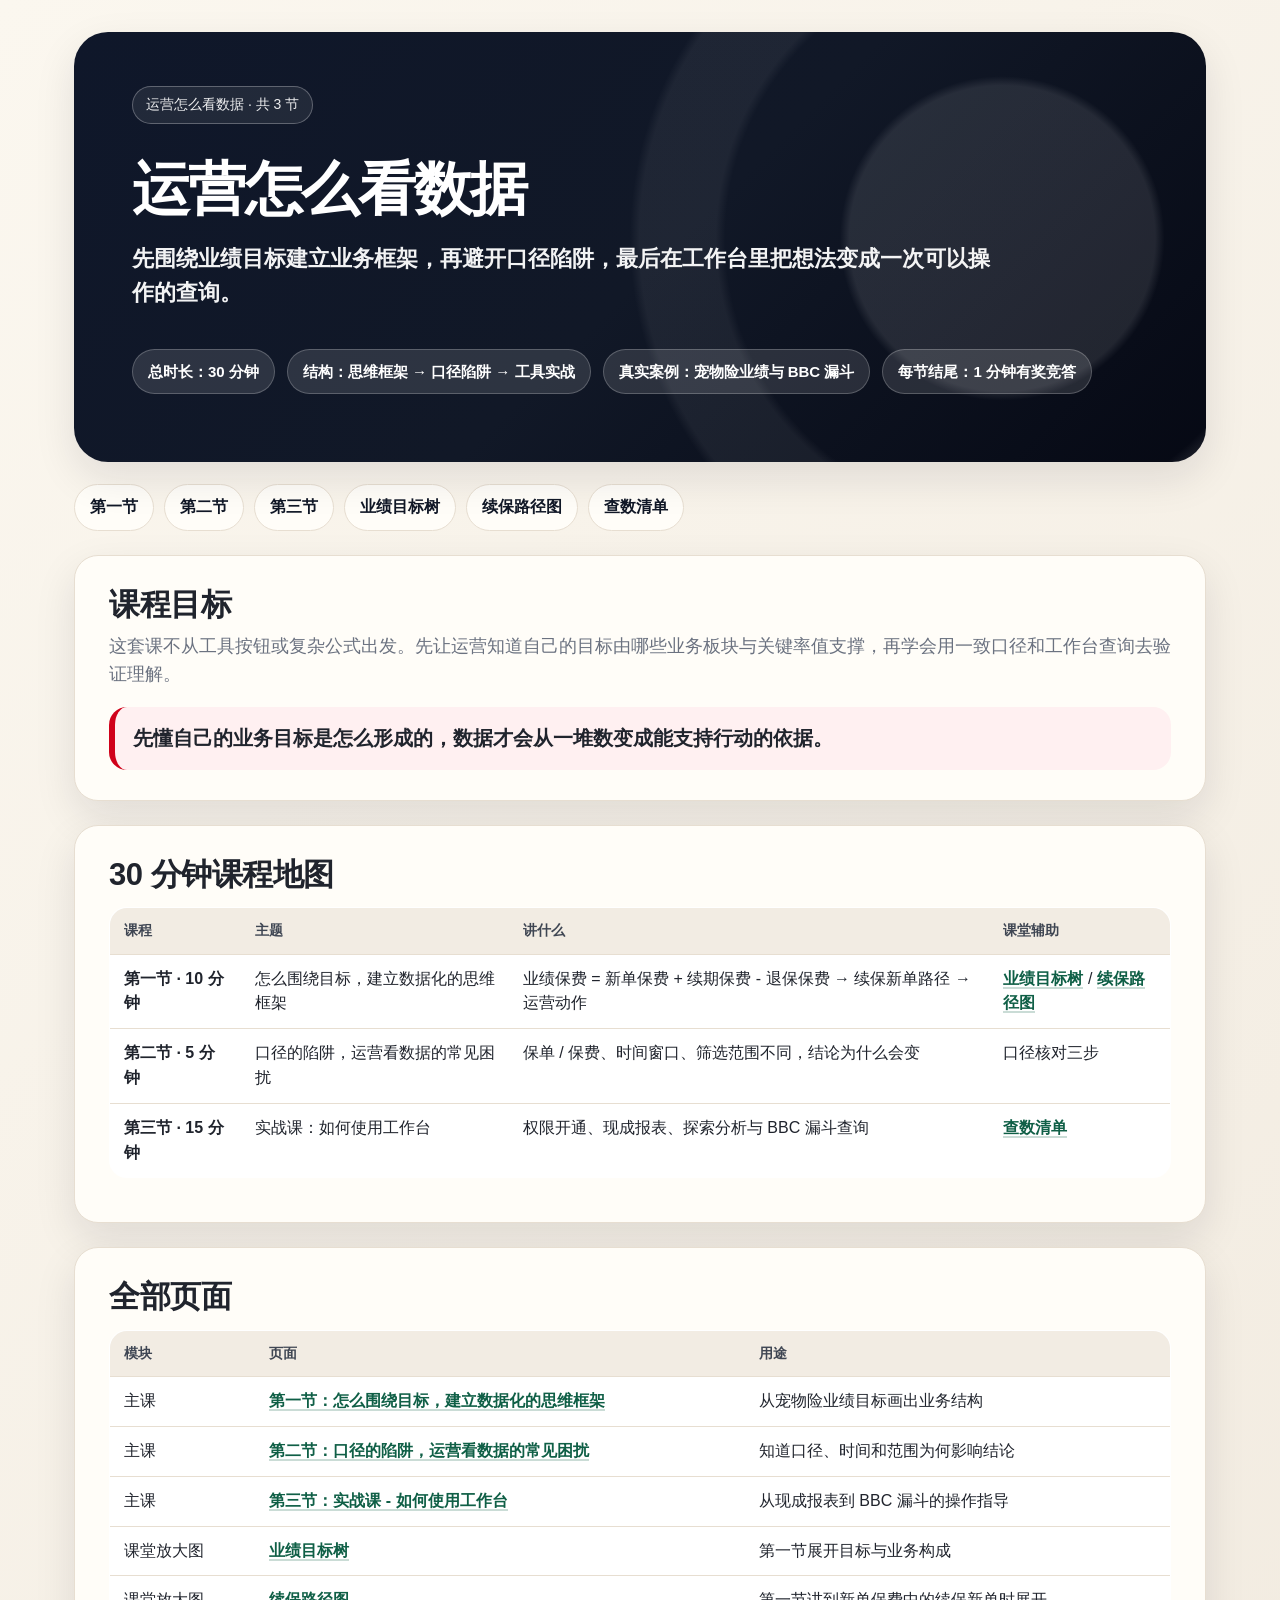
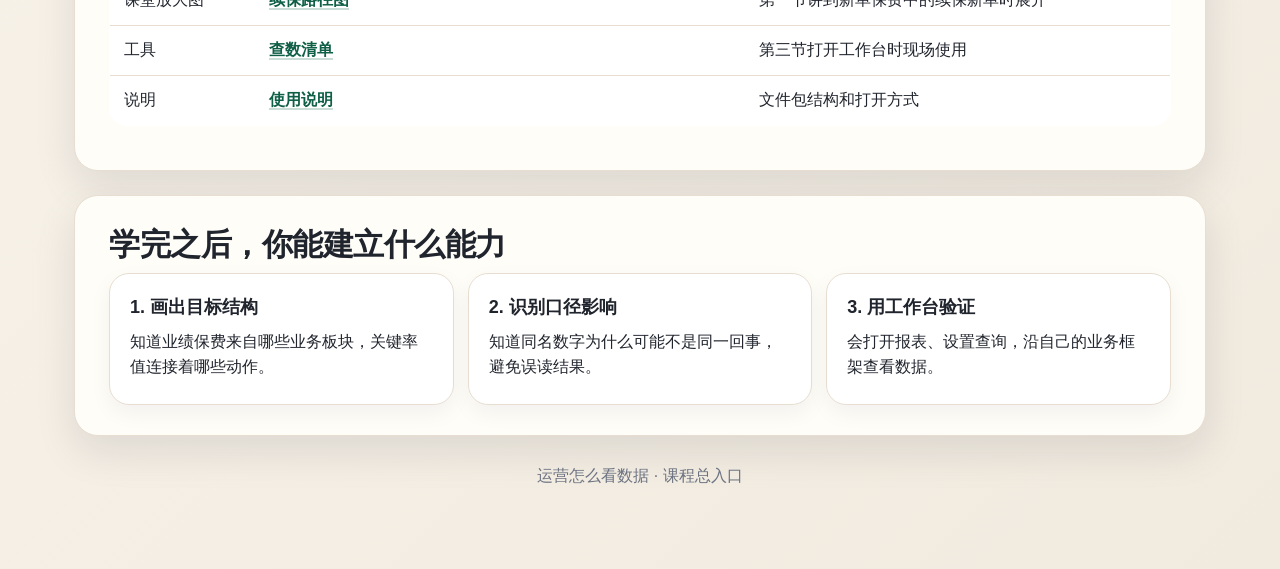
==== commit 850b9b0b: "调整Q/A 1" ====
--- a/index.html
+++ b/index.html
@@ -40,7 +40,7 @@
     <table>
       <thead><tr><th>课程</th><th>主题</th><th>讲什么</th><th>课堂辅助</th></tr></thead>
       <tbody>
-        <tr><td><b>第一节 · 10 分钟</b></td><td>怎么围绕目标，建立数据化的思维框架</td><td>业绩保费 → 新单 / 续期结构 → 续期单路径率值 → 运营动作</td><td><a href="templates/目标-拆解-数据自检卡.html">业绩目标树</a> / <a href="templates/指标拆解练习表.html">续保路径图</a></td></tr>
+        <tr><td><b>第一节 · 10 分钟</b></td><td>怎么围绕目标，建立数据化的思维框架</td><td>业绩保费 = 新单保费 + 续期保费 - 退保保费 → 续保新单路径 → 运营动作</td><td><a href="templates/目标-拆解-数据自检卡.html">业绩目标树</a> / <a href="templates/指标拆解练习表.html">续保路径图</a></td></tr>
         <tr><td><b>第二节 · 5 分钟</b></td><td>口径的陷阱，运营看数据的常见困扰</td><td>保单 / 保费、时间窗口、筛选范围不同，结论为什么会变</td><td>口径核对三步</td></tr>
         <tr><td><b>第三节 · 15 分钟</b></td><td>实战课：如何使用工作台</td><td>权限开通、现成报表、探索分析与 BBC 漏斗查询</td><td><a href="templates/工作台查询检查表.html">查数清单</a></td></tr>
       </tbody>
@@ -56,7 +56,7 @@
         <tr><td>主课</td><td><a href="02_数据是怎么来的_20分钟版.html">第二节：口径的陷阱，运营看数据的常见困扰</a></td><td>知道口径、时间和范围为何影响结论</td></tr>
         <tr><td>主课</td><td><a href="03_EasyBI探索分析_20分钟版.html">第三节：实战课 - 如何使用工作台</a></td><td>从现成报表到 BBC 漏斗的操作指导</td></tr>
         <tr><td>课堂放大图</td><td><a href="templates/目标-拆解-数据自检卡.html">业绩目标树</a></td><td>第一节展开目标与业务构成</td></tr>
-        <tr><td>课堂放大图</td><td><a href="templates/指标拆解练习表.html">续保路径图</a></td><td>第一节讲到续期驱动时展开</td></tr>
+        <tr><td>课堂放大图</td><td><a href="templates/指标拆解练习表.html">续保路径图</a></td><td>第一节讲到新单保费中的续保新单时展开</td></tr>
         <tr><td>工具</td><td><a href="templates/工作台查询检查表.html">查数清单</a></td><td>第三节打开工作台时现场使用</td></tr>
         <tr><td>说明</td><td><a href="README.html">使用说明</a></td><td>文件包结构和打开方式</td></tr>
       </tbody>
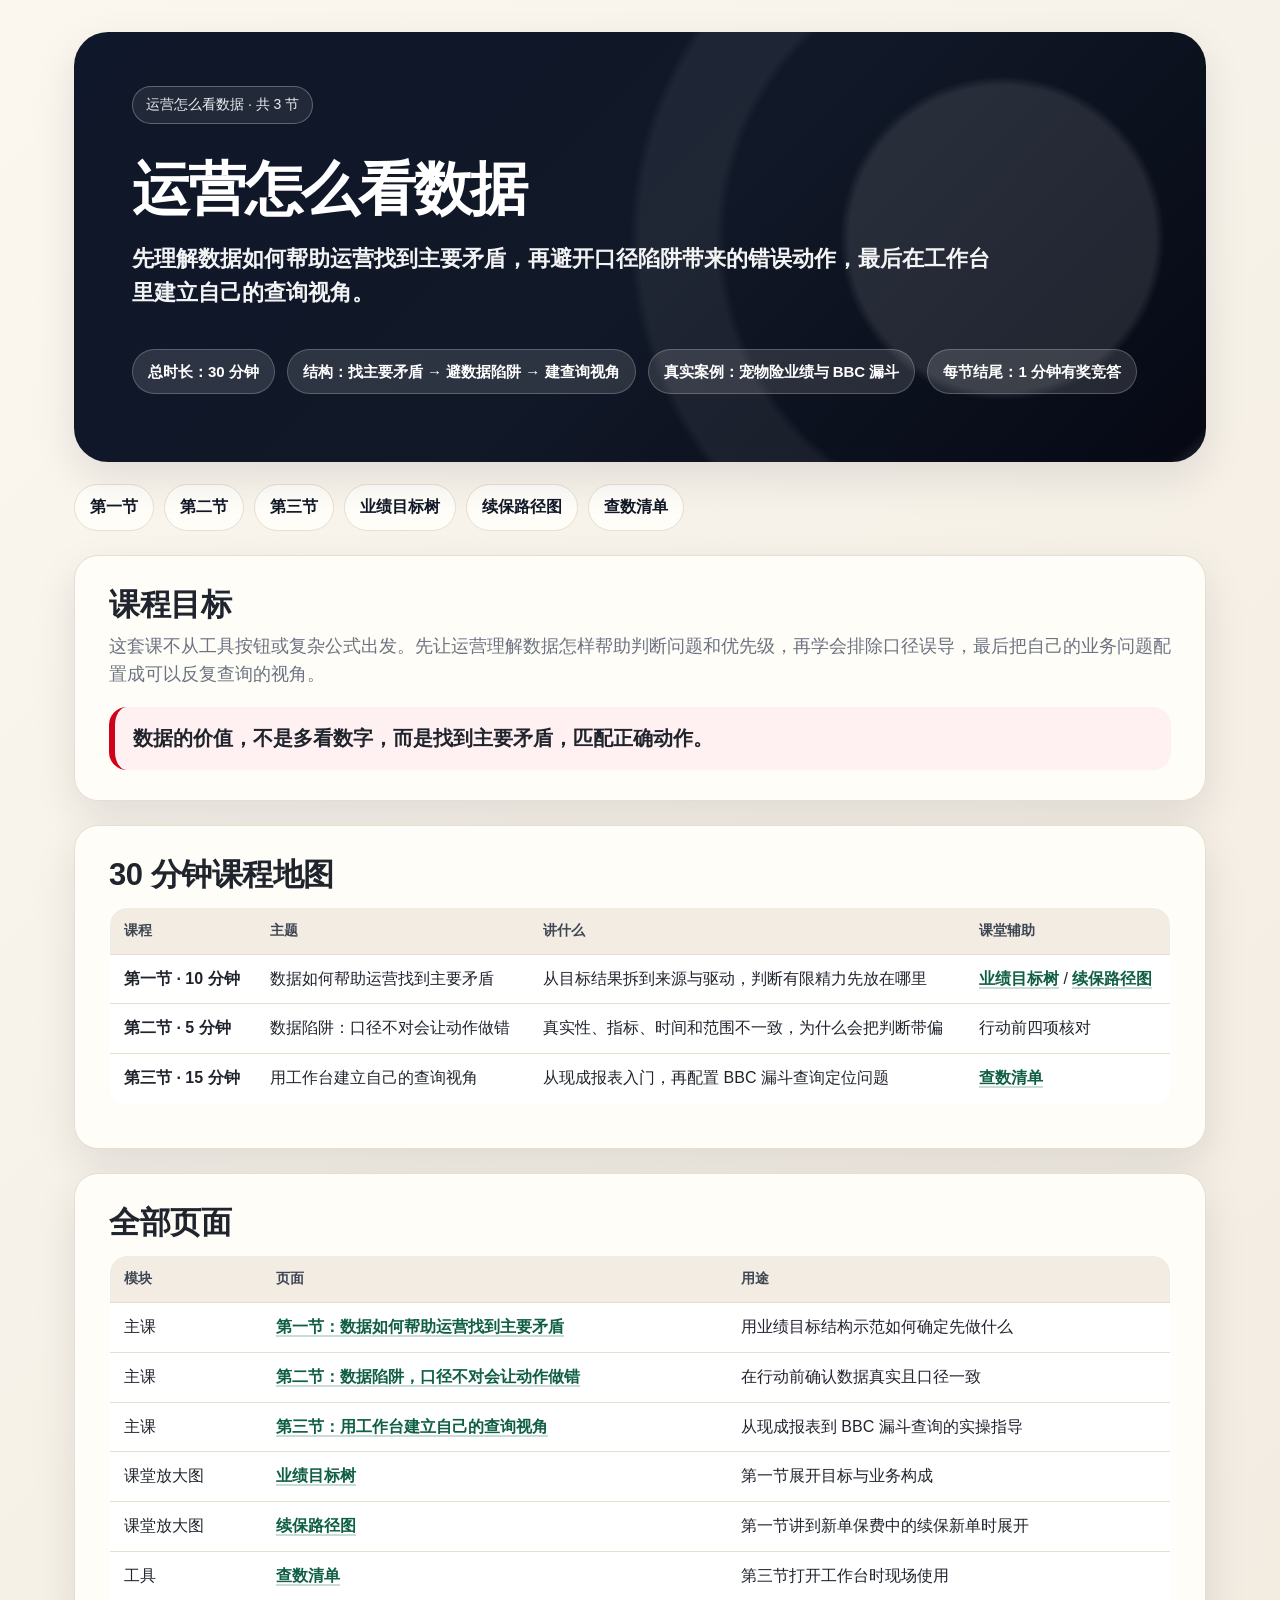
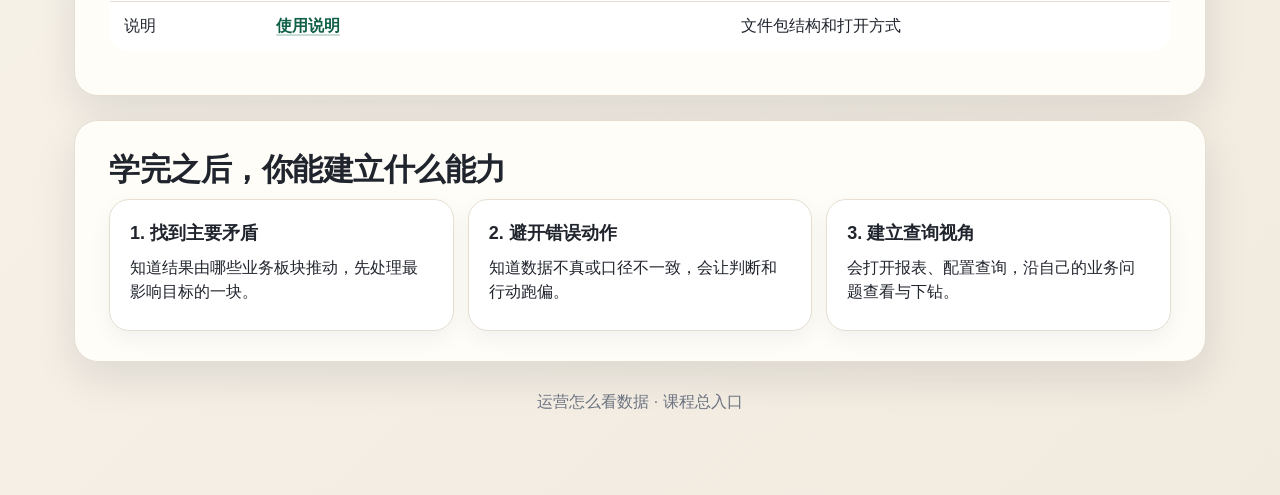
==== commit 1640ec10: "1 1" ====
--- a/index.html
+++ b/index.html
@@ -11,10 +11,10 @@
   <section class="hero">
     <span class="eyebrow">运营怎么看数据 · 共 3 节</span>
     <h1>运营怎么看数据</h1>
-    <p>先围绕业绩目标建立业务框架，再避开口径陷阱，最后在工作台里把想法变成一次可以操作的查询。</p>
+    <p>先理解数据如何帮助运营找到主要矛盾，再避开口径陷阱带来的错误动作，最后在工作台里建立自己的查询视角。</p>
     <div class="meta">
       <span class="chip">总时长：30 分钟</span>
-      <span class="chip">结构：思维框架 → 口径陷阱 → 工具实战</span>
+      <span class="chip">结构：找主要矛盾 → 避数据陷阱 → 建查询视角</span>
       <span class="chip">真实案例：宠物险业绩与 BBC 漏斗</span>
       <span class="chip">每节结尾：1 分钟有奖竞答</span>
     </div>
@@ -31,8 +31,8 @@
 
   <section class="section">
     <h2>课程目标</h2>
-    <p class="lead">这套课不从工具按钮或复杂公式出发。先让运营知道自己的目标由哪些业务板块与关键率值支撑，再学会用一致口径和工作台查询去验证理解。</p>
-    <div class="takeaway">先懂自己的业务目标是怎么形成的，数据才会从一堆数变成能支持行动的依据。</div>
+    <p class="lead">这套课不从工具按钮或复杂公式出发。先让运营理解数据怎样帮助判断问题和优先级，再学会排除口径误导，最后把自己的业务问题配置成可以反复查询的视角。</p>
+    <div class="takeaway">数据的价值，不是多看数字，而是找到主要矛盾，匹配正确动作。</div>
   </section>
 
   <section class="section">
@@ -40,9 +40,9 @@
     <table>
       <thead><tr><th>课程</th><th>主题</th><th>讲什么</th><th>课堂辅助</th></tr></thead>
       <tbody>
-        <tr><td><b>第一节 · 10 分钟</b></td><td>怎么围绕目标，建立数据化的思维框架</td><td>业绩保费 = 新单保费 + 续期保费 - 退保保费 → 续保新单路径 → 运营动作</td><td><a href="templates/目标-拆解-数据自检卡.html">业绩目标树</a> / <a href="templates/指标拆解练习表.html">续保路径图</a></td></tr>
-        <tr><td><b>第二节 · 5 分钟</b></td><td>口径的陷阱，运营看数据的常见困扰</td><td>保单 / 保费、时间窗口、筛选范围不同，结论为什么会变</td><td>口径核对三步</td></tr>
-        <tr><td><b>第三节 · 15 分钟</b></td><td>实战课：如何使用工作台</td><td>权限开通、现成报表、探索分析与 BBC 漏斗查询</td><td><a href="templates/工作台查询检查表.html">查数清单</a></td></tr>
+        <tr><td><b>第一节 · 10 分钟</b></td><td>数据如何帮助运营找到主要矛盾</td><td>从目标结果拆到来源与驱动，判断有限精力先放在哪里</td><td><a href="templates/目标-拆解-数据自检卡.html">业绩目标树</a> / <a href="templates/指标拆解练习表.html">续保路径图</a></td></tr>
+        <tr><td><b>第二节 · 5 分钟</b></td><td>数据陷阱：口径不对会让动作做错</td><td>真实性、指标、时间和范围不一致，为什么会把判断带偏</td><td>行动前四项核对</td></tr>
+        <tr><td><b>第三节 · 15 分钟</b></td><td>用工作台建立自己的查询视角</td><td>从现成报表入门，再配置 BBC 漏斗查询定位问题</td><td><a href="templates/工作台查询检查表.html">查数清单</a></td></tr>
       </tbody>
     </table>
   </section>
@@ -52,9 +52,9 @@
     <table>
       <thead><tr><th>模块</th><th>页面</th><th>用途</th></tr></thead>
       <tbody>
-        <tr><td>主课</td><td><a href="01_先想清楚再查数_20分钟版.html">第一节：怎么围绕目标，建立数据化的思维框架</a></td><td>从宠物险业绩目标画出业务结构</td></tr>
-        <tr><td>主课</td><td><a href="02_数据是怎么来的_20分钟版.html">第二节：口径的陷阱，运营看数据的常见困扰</a></td><td>知道口径、时间和范围为何影响结论</td></tr>
-        <tr><td>主课</td><td><a href="03_EasyBI探索分析_20分钟版.html">第三节：实战课 - 如何使用工作台</a></td><td>从现成报表到 BBC 漏斗的操作指导</td></tr>
+        <tr><td>主课</td><td><a href="01_先想清楚再查数_20分钟版.html">第一节：数据如何帮助运营找到主要矛盾</a></td><td>用业绩目标结构示范如何确定先做什么</td></tr>
+        <tr><td>主课</td><td><a href="02_数据是怎么来的_20分钟版.html">第二节：数据陷阱，口径不对会让动作做错</a></td><td>在行动前确认数据真实且口径一致</td></tr>
+        <tr><td>主课</td><td><a href="03_EasyBI探索分析_20分钟版.html">第三节：用工作台建立自己的查询视角</a></td><td>从现成报表到 BBC 漏斗查询的实操指导</td></tr>
         <tr><td>课堂放大图</td><td><a href="templates/目标-拆解-数据自检卡.html">业绩目标树</a></td><td>第一节展开目标与业务构成</td></tr>
         <tr><td>课堂放大图</td><td><a href="templates/指标拆解练习表.html">续保路径图</a></td><td>第一节讲到新单保费中的续保新单时展开</td></tr>
         <tr><td>工具</td><td><a href="templates/工作台查询检查表.html">查数清单</a></td><td>第三节打开工作台时现场使用</td></tr>
@@ -66,9 +66,9 @@
   <section class="section">
     <h2>学完之后，你能建立什么能力</h2>
     <div class="grid three">
-      <div class="card"><h4>1. 画出目标结构</h4><p>知道业绩保费来自哪些业务板块，关键率值连接着哪些动作。</p></div>
-      <div class="card"><h4>2. 识别口径影响</h4><p>知道同名数字为什么可能不是同一回事，避免误读结果。</p></div>
-      <div class="card"><h4>3. 用工作台验证</h4><p>会打开报表、设置查询，沿自己的业务框架查看数据。</p></div>
+      <div class="card"><h4>1. 找到主要矛盾</h4><p>知道结果由哪些业务板块推动，先处理最影响目标的一块。</p></div>
+      <div class="card"><h4>2. 避开错误动作</h4><p>知道数据不真或口径不一致，会让判断和行动跑偏。</p></div>
+      <div class="card"><h4>3. 建立查询视角</h4><p>会打开报表、配置查询，沿自己的业务问题查看与下钻。</p></div>
     </div>
   </section>
 
